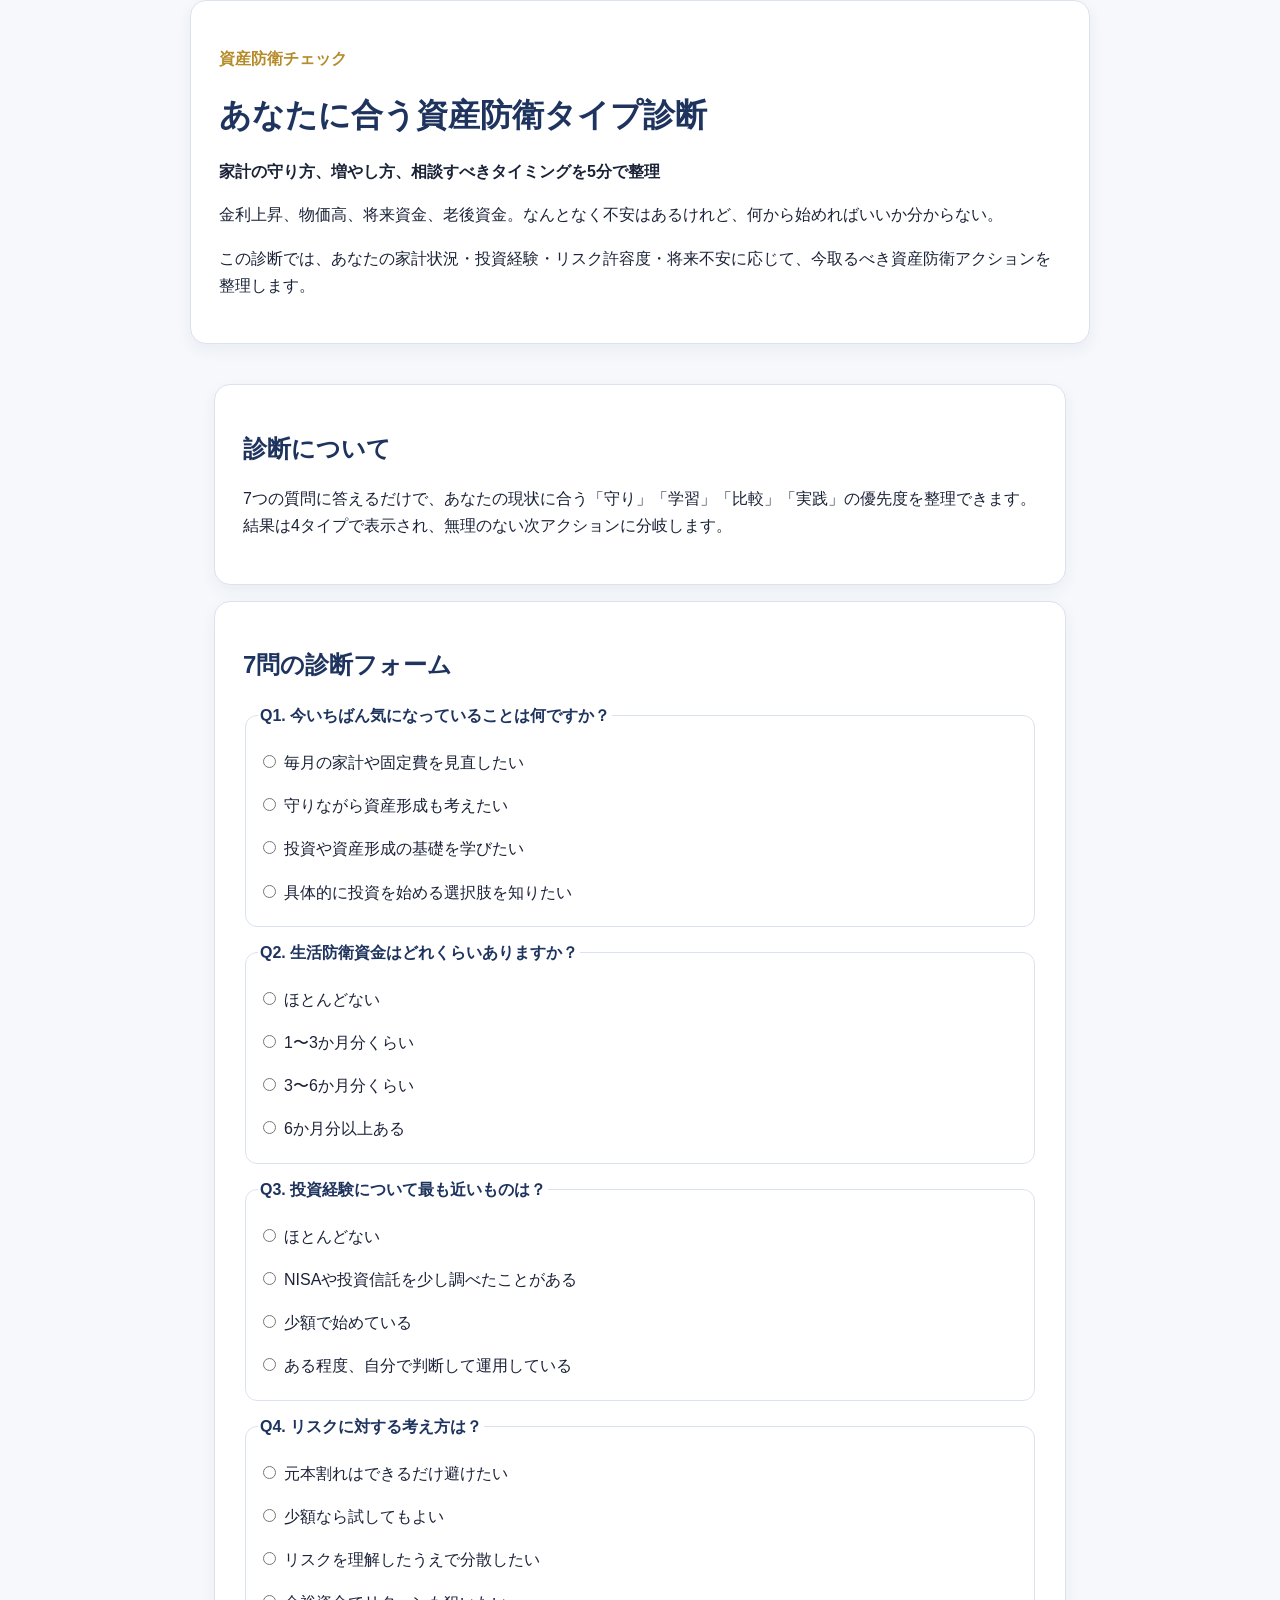
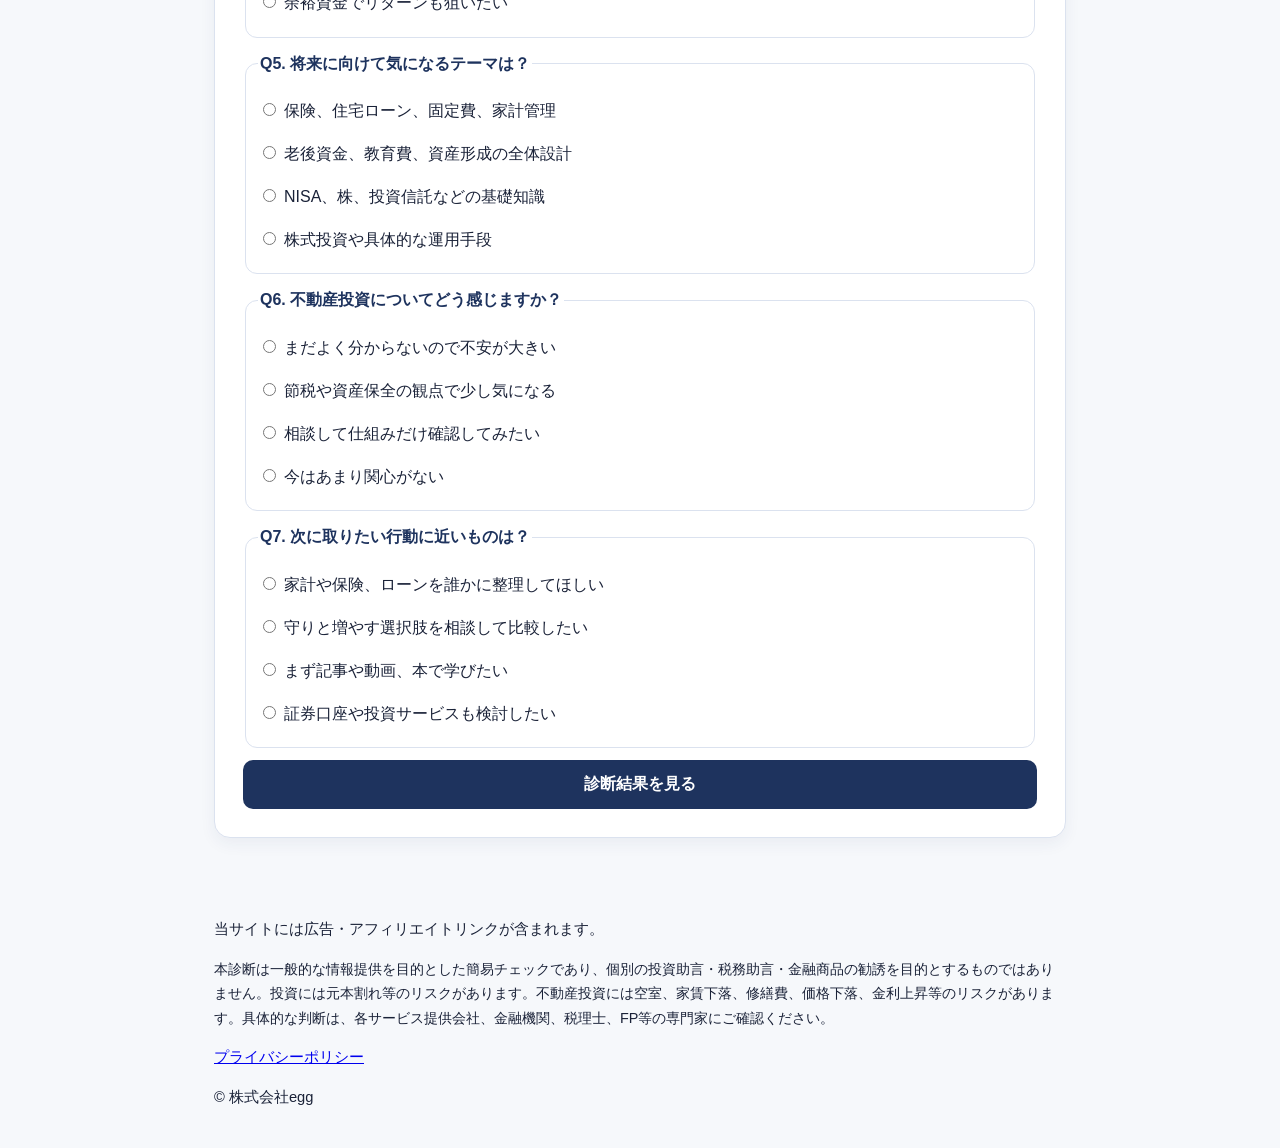
==== index.html @ 8169b209 "Create static asset defense diagnosis LP" ====
<!doctype html>
<html lang="ja">
<head>
  <meta charset="UTF-8" />
  <meta name="viewport" content="width=device-width, initial-scale=1.0" />
  <title>あなたに合う資産防衛タイプ診断</title>
  <meta name="description" content="家計の守り方、増やし方、相談すべきタイミングを5分で整理。あなたに合う資産防衛タイプ診断で次のアクションを明確にします。" />
  <meta property="og:type" content="website" />
  <meta property="og:title" content="あなたに合う資産防衛タイプ診断" />
  <meta property="og:description" content="家計の守り方、増やし方、相談すべきタイミングを5分で整理" />
  <meta property="og:image" content="https://example.com/ogp-placeholder.jpg" />
  <meta property="og:locale" content="ja_JP" />
  <link rel="stylesheet" href="style.css" />
</head>
<body>
  <header class="hero card">
    <p class="kicker">資産防衛チェック</p>
    <h1>あなたに合う資産防衛タイプ診断</h1>
    <p class="subcopy">家計の守り方、増やし方、相談すべきタイミングを5分で整理</p>
    <p>金利上昇、物価高、将来資金、老後資金。なんとなく不安はあるけれど、何から始めればいいか分からない。</p>
    <p>この診断では、あなたの家計状況・投資経験・リスク許容度・将来不安に応じて、今取るべき資産防衛アクションを整理します。</p>
  </header>

  <main>
    <section class="card">
      <h2>診断について</h2>
      <p>7つの質問に答えるだけで、あなたの現状に合う「守り」「学習」「比較」「実践」の優先度を整理できます。結果は4タイプで表示され、無理のない次アクションに分岐します。</p>
    </section>

    <section class="card" id="diagnosis-section">
      <h2>7問の診断フォーム</h2>
      <form id="diagnosis-form" novalidate>
        <div id="form-error" class="error" aria-live="polite"></div>

        <fieldset>
          <legend>Q1. 今いちばん気になっていることは何ですか？</legend>
          <label><input type="radio" name="q1" value="毎月の家計や固定費を見直したい" data-type="guard">毎月の家計や固定費を見直したい</label>
          <label><input type="radio" name="q1" value="守りながら資産形成も考えたい" data-type="balance">守りながら資産形成も考えたい</label>
          <label><input type="radio" name="q1" value="投資や資産形成の基礎を学びたい" data-type="learn">投資や資産形成の基礎を学びたい</label>
          <label><input type="radio" name="q1" value="具体的に投資を始める選択肢を知りたい" data-type="growth">具体的に投資を始める選択肢を知りたい</label>
        </fieldset>

        <fieldset>
          <legend>Q2. 生活防衛資金はどれくらいありますか？</legend>
          <label><input type="radio" name="q2" value="ほとんどない" data-type="guard">ほとんどない</label>
          <label><input type="radio" name="q2" value="1〜3か月分くらい" data-type="guard">1〜3か月分くらい</label>
          <label><input type="radio" name="q2" value="3〜6か月分くらい" data-type="balance">3〜6か月分くらい</label>
          <label><input type="radio" name="q2" value="6か月分以上ある" data-type="growth">6か月分以上ある</label>
        </fieldset>

        <fieldset>
          <legend>Q3. 投資経験について最も近いものは？</legend>
          <label><input type="radio" name="q3" value="ほとんどない" data-type="learn">ほとんどない</label>
          <label><input type="radio" name="q3" value="NISAや投資信託を少し調べたことがある" data-type="learn">NISAや投資信託を少し調べたことがある</label>
          <label><input type="radio" name="q3" value="少額で始めている" data-type="balance">少額で始めている</label>
          <label><input type="radio" name="q3" value="ある程度、自分で判断して運用している" data-type="growth">ある程度、自分で判断して運用している</label>
        </fieldset>

        <fieldset>
          <legend>Q4. リスクに対する考え方は？</legend>
          <label><input type="radio" name="q4" value="元本割れはできるだけ避けたい" data-type="guard">元本割れはできるだけ避けたい</label>
          <label><input type="radio" name="q4" value="少額なら試してもよい" data-type="learn">少額なら試してもよい</label>
          <label><input type="radio" name="q4" value="リスクを理解したうえで分散したい" data-type="balance">リスクを理解したうえで分散したい</label>
          <label><input type="radio" name="q4" value="余裕資金でリターンも狙いたい" data-type="growth">余裕資金でリターンも狙いたい</label>
        </fieldset>

        <fieldset>
          <legend>Q5. 将来に向けて気になるテーマは？</legend>
          <label><input type="radio" name="q5" value="保険、住宅ローン、固定費、家計管理" data-type="guard">保険、住宅ローン、固定費、家計管理</label>
          <label><input type="radio" name="q5" value="老後資金、教育費、資産形成の全体設計" data-type="balance">老後資金、教育費、資産形成の全体設計</label>
          <label><input type="radio" name="q5" value="NISA、株、投資信託などの基礎知識" data-type="learn">NISA、株、投資信託などの基礎知識</label>
          <label><input type="radio" name="q5" value="株式投資や具体的な運用手段" data-type="growth">株式投資や具体的な運用手段</label>
        </fieldset>

        <fieldset>
          <legend>Q6. 不動産投資についてどう感じますか？</legend>
          <label><input type="radio" name="q6" value="まだよく分からないので不安が大きい" data-type="learn">まだよく分からないので不安が大きい</label>
          <label><input type="radio" name="q6" value="節税や資産保全の観点で少し気になる" data-type="balance">節税や資産保全の観点で少し気になる</label>
          <label><input type="radio" name="q6" value="相談して仕組みだけ確認してみたい" data-type="balance">相談して仕組みだけ確認してみたい</label>
          <label><input type="radio" name="q6" value="今はあまり関心がない" data-type="guard">今はあまり関心がない</label>
        </fieldset>

        <fieldset>
          <legend>Q7. 次に取りたい行動に近いものは？</legend>
          <label><input type="radio" name="q7" value="家計や保険、ローンを誰かに整理してほしい" data-type="guard">家計や保険、ローンを誰かに整理してほしい</label>
          <label><input type="radio" name="q7" value="守りと増やす選択肢を相談して比較したい" data-type="balance">守りと増やす選択肢を相談して比較したい</label>
          <label><input type="radio" name="q7" value="まず記事や動画、本で学びたい" data-type="learn">まず記事や動画、本で学びたい</label>
          <label><input type="radio" name="q7" value="証券口座や投資サービスも検討したい" data-type="growth">証券口座や投資サービスも検討したい</label>
        </fieldset>

        <button class="primary-btn" type="submit">診断結果を見る</button>
      </form>
    </section>

    <section class="card hidden" id="result-section">
      <h2>診断結果</h2>
      <div id="result-card"></div>
      <button id="save-result" class="secondary-btn" type="button">診断結果を保存する</button>
      <p class="ad-label">当サイトには広告・アフィリエイトリンクが含まれます。</p>
      <p class="disclaimer" id="disclaimer-result"></p>
    </section>

    <section class="card hidden" id="cta-section">
      <h2>あなたへの次アクション</h2>
      <div id="cta-list" class="cta-list"></div>
    </section>

    <section class="card hidden" id="learning-section">
      <h2>学習導線</h2>
      <p>迷ったときは、まずnote・YouTube・書籍で基礎知識を確認し、必要に応じて相談導線へ進んでください。</p>
    </section>
  </main>

  <footer class="footer">
    <p class="ad-label">当サイトには広告・アフィリエイトリンクが含まれます。</p>
    <p class="disclaimer" id="disclaimer-footer"></p>
    <p><a href="privacy.html">プライバシーポリシー</a></p>
    <p>&copy; 株式会社egg</p>
  </footer>

  <script src="script.js"></script>
</body>
</html>
---- style.css ----
:root {
  --bg: #f6f8fb;
  --card: #ffffff;
  --text: #1a2238;
  --navy: #1e335e;
  --gold: #b68c2a;
  --border: #dbe2ef;
}

* { box-sizing: border-box; }
body {
  margin: 0;
  font-family: -apple-system, BlinkMacSystemFont, "Segoe UI", Roboto, "Hiragino Sans", "Noto Sans JP", sans-serif;
  background: var(--bg);
  color: var(--text);
  line-height: 1.7;
}
main, .hero, .footer { max-width: 900px; margin: 0 auto; padding: 16px; }
.card {
  background: var(--card);
  border: 1px solid var(--border);
  border-radius: 16px;
  padding: 20px;
  margin-bottom: 16px;
  box-shadow: 0 6px 16px rgba(30, 51, 94, 0.06);
}
.kicker { color: var(--gold); font-weight: 700; margin-bottom: 4px; }
h1, h2 { color: var(--navy); line-height: 1.35; }
.subcopy { font-weight: 600; }
fieldset { border: 1px solid var(--border); border-radius: 12px; padding: 12px; margin-bottom: 12px; }
legend { font-weight: 700; color: var(--navy); }
label { display: block; padding: 8px 0; }
input[type="radio"] { margin-right: 8px; }
.primary-btn, .secondary-btn, .cta-btn {
  width: 100%; border: none; border-radius: 10px; padding: 14px; font-size: 1rem; cursor: pointer;
}
.primary-btn { background: var(--navy); color: #fff; font-weight: 700; }
.secondary-btn { background: #eef3ff; color: var(--navy); border: 1px solid var(--border); margin-top: 12px; }
.cta-btn { display:block; text-decoration:none; margin: 10px 0; text-align:center; background: var(--gold); color:#fff; font-weight:700; }
.cta-btn.sub { background: #2f4a80; }
.hidden { display: none; }
.error { color: #b00020; font-weight: 700; margin-bottom: 8px; }
.badge { display: inline-block; padding: 6px 10px; border-radius: 999px; color:#fff; font-size: .85rem; }
.type-guard .badge { background: #4a5b80; }
.type-balance .badge { background: #3d6f8a; }
.type-learn .badge { background: #6c5f91; }
.type-growth .badge { background: #7b5a1f; }
.disclaimer { font-size: .9rem; }
.footer { padding-bottom: 36px; font-size: .92rem; }
@media (min-width: 768px) {
  main, .hero, .footer { padding: 24px; }
  .card { padding: 28px; }
}
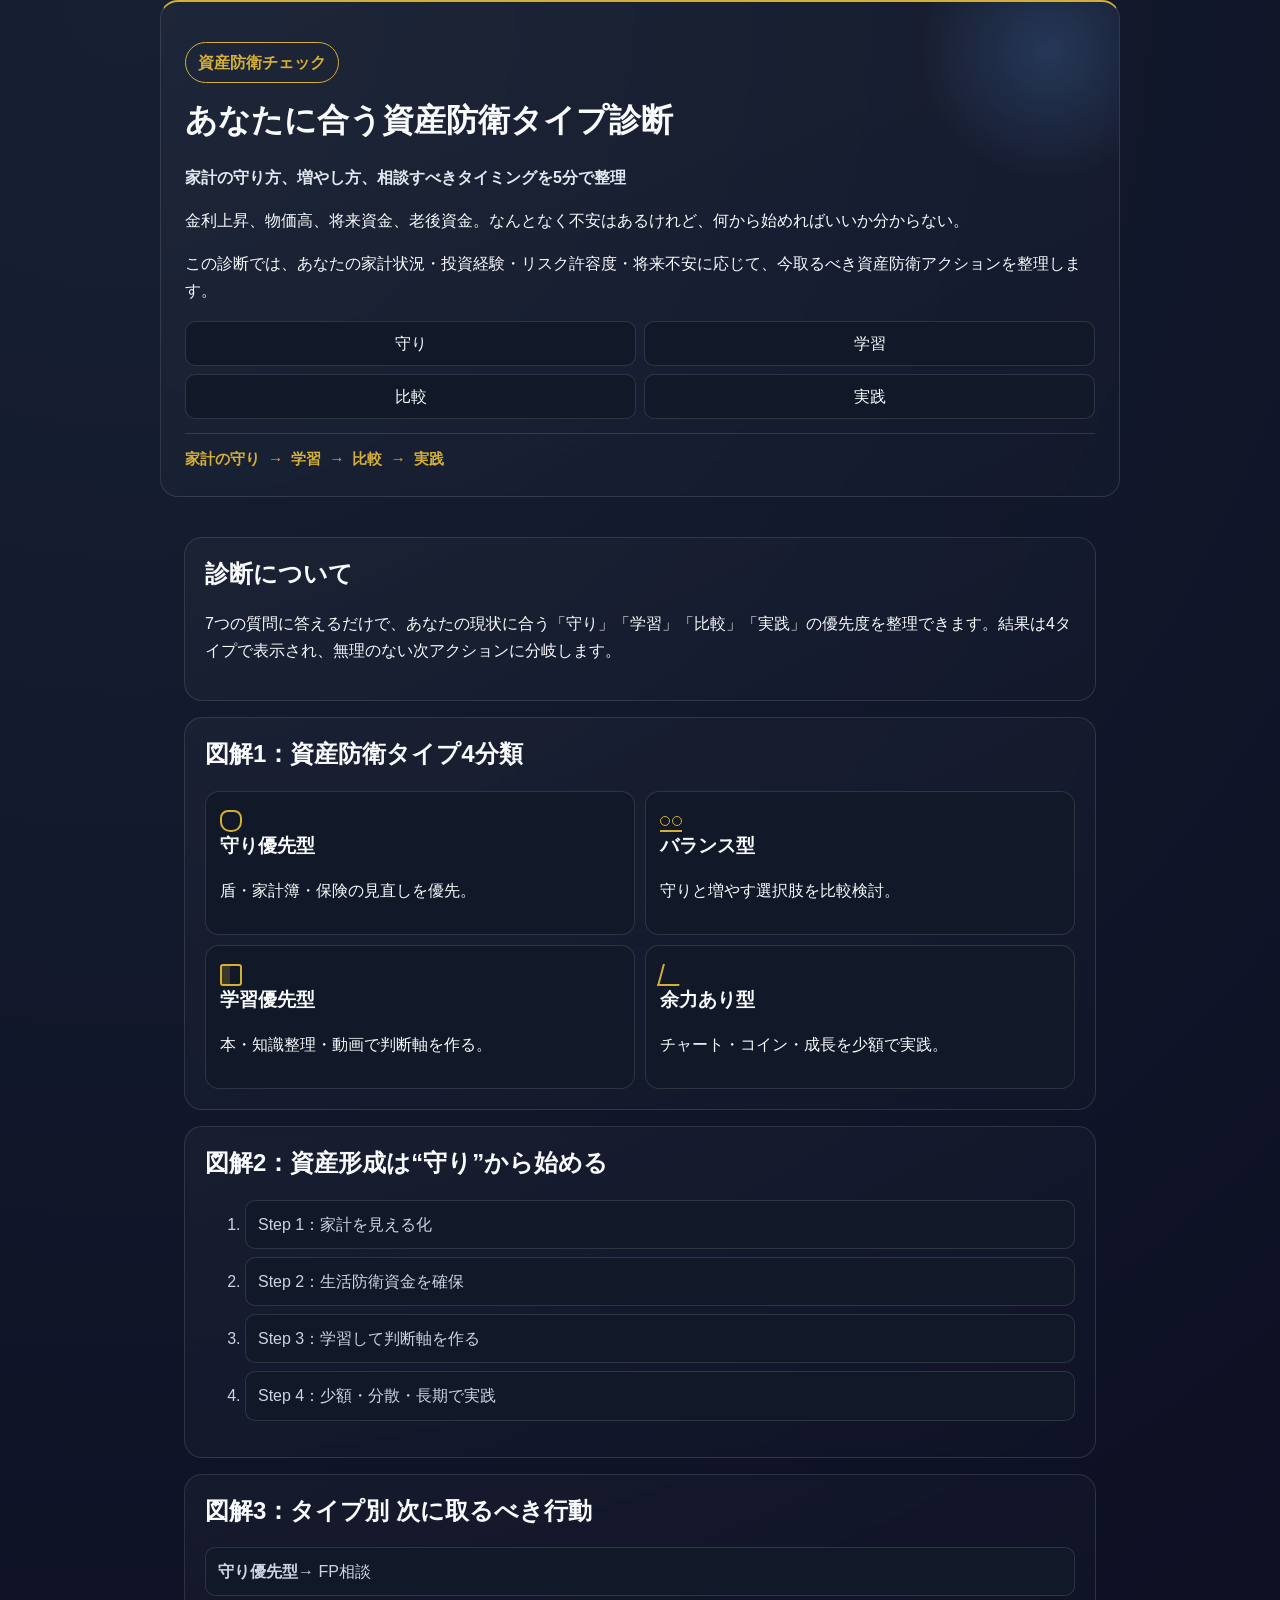
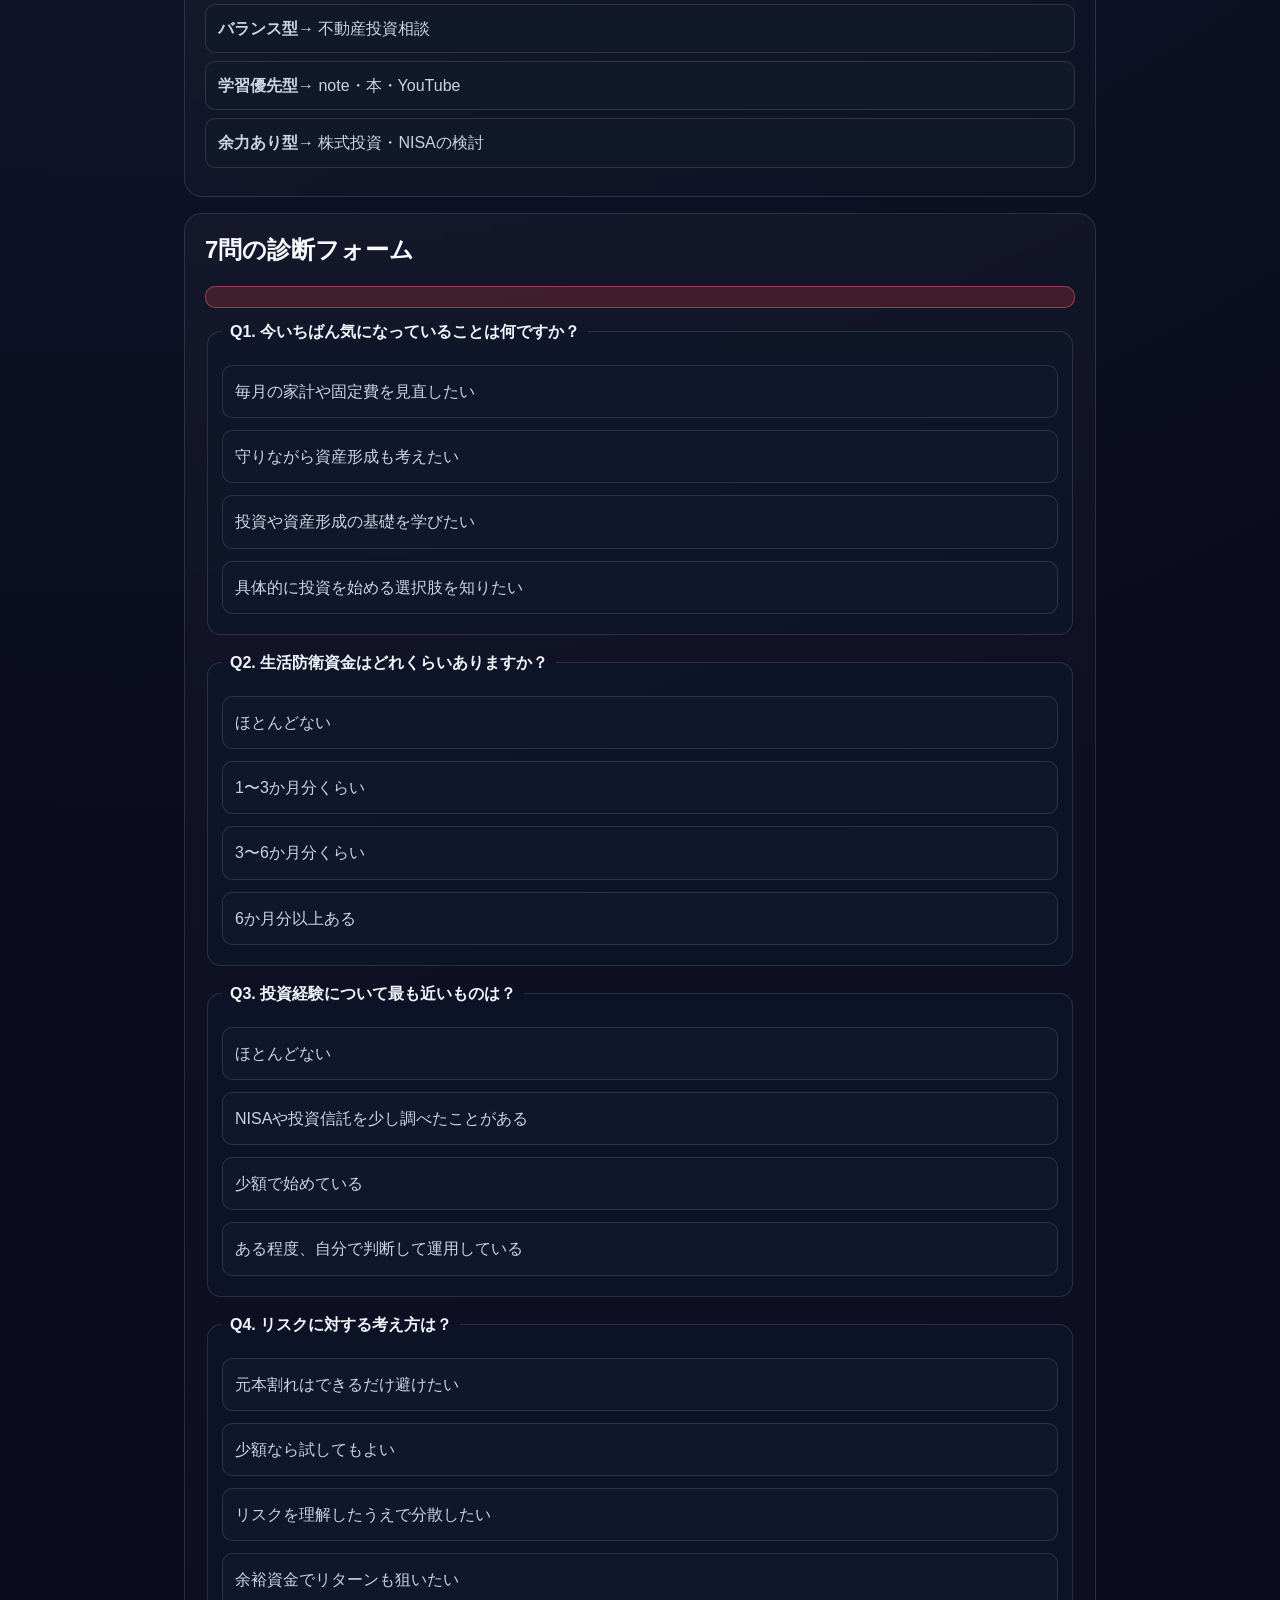
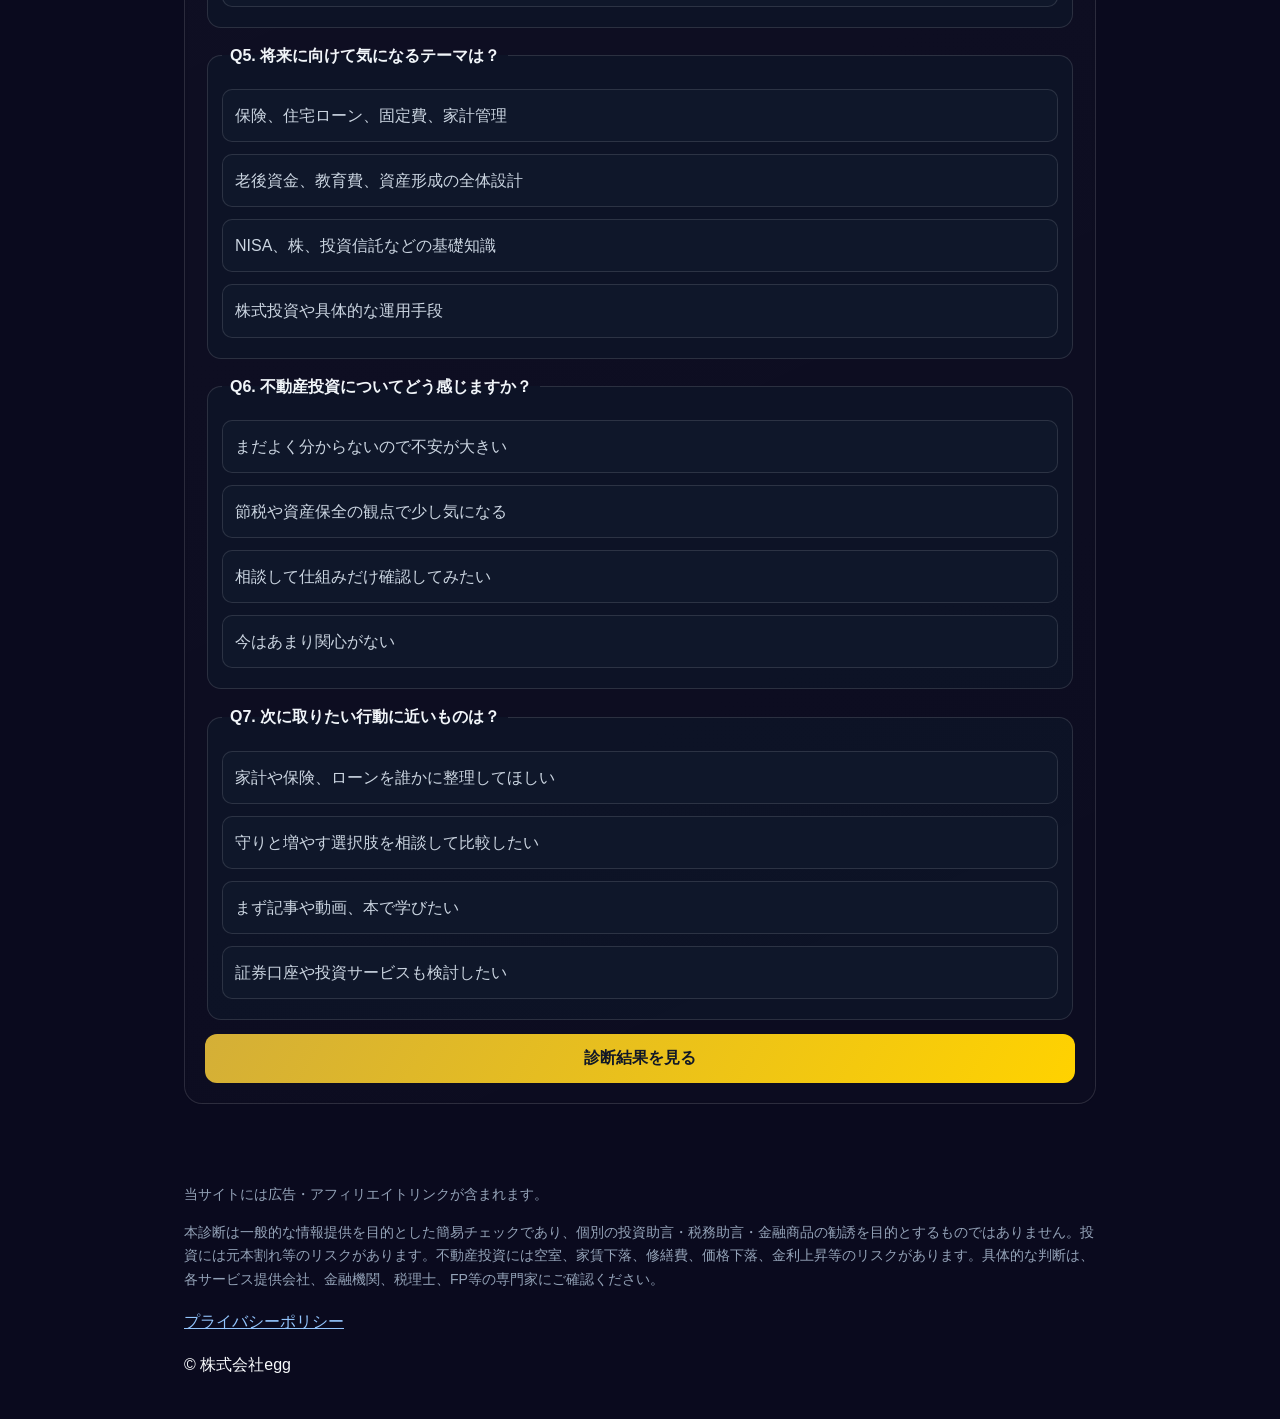
==== commit 47a06afa: "Redesign LP with dark premium UI and updated DMM CTA" ====
--- a/index.html
+++ b/index.html
@@ -14,11 +14,21 @@
 </head>
 <body>
   <header class="hero card">
+    <div class="hero-glow"></div>
     <p class="kicker">資産防衛チェック</p>
     <h1>あなたに合う資産防衛タイプ診断</h1>
     <p class="subcopy">家計の守り方、増やし方、相談すべきタイミングを5分で整理</p>
     <p>金利上昇、物価高、将来資金、老後資金。なんとなく不安はあるけれど、何から始めればいいか分からない。</p>
     <p>この診断では、あなたの家計状況・投資経験・リスク許容度・将来不安に応じて、今取るべき資産防衛アクションを整理します。</p>
+    <div class="mini-types">
+      <div class="mini-type">守り</div>
+      <div class="mini-type">学習</div>
+      <div class="mini-type">比較</div>
+      <div class="mini-type">実践</div>
+    </div>
+    <div class="flow-visual">
+      <span>家計の守り</span><span>→</span><span>学習</span><span>→</span><span>比較</span><span>→</span><span>実践</span>
+    </div>
   </header>
 
   <main>
@@ -27,67 +37,83 @@
       <p>7つの質問に答えるだけで、あなたの現状に合う「守り」「学習」「比較」「実践」の優先度を整理できます。結果は4タイプで表示され、無理のない次アクションに分岐します。</p>
     </section>
 
+    <section class="card diagram-grid">
+      <h2>図解1：資産防衛タイプ4分類</h2>
+      <div class="diagram-cards">
+        <article class="diagram-card"><span class="icon shield"></span><h3>守り優先型</h3><p>盾・家計簿・保険の見直しを優先。</p></article>
+        <article class="diagram-card"><span class="icon scale"></span><h3>バランス型</h3><p>守りと増やす選択肢を比較検討。</p></article>
+        <article class="diagram-card"><span class="icon book"></span><h3>学習優先型</h3><p>本・知識整理・動画で判断軸を作る。</p></article>
+        <article class="diagram-card"><span class="icon chart"></span><h3>余力あり型</h3><p>チャート・コイン・成長を少額で実践。</p></article>
+      </div>
+    </section>
+
+    <section class="card">
+      <h2>図解2：資産形成は“守り”から始める</h2>
+      <ol class="step-list">
+        <li>Step 1：家計を見える化</li>
+        <li>Step 2：生活防衛資金を確保</li>
+        <li>Step 3：学習して判断軸を作る</li>
+        <li>Step 4：少額・分散・長期で実践</li>
+      </ol>
+    </section>
+
+    <section class="card">
+      <h2>図解3：タイプ別 次に取るべき行動</h2>
+      <div class="action-rows">
+        <p><strong>守り優先型</strong><span>→ FP相談</span></p>
+        <p><strong>バランス型</strong><span>→ 不動産投資相談</span></p>
+        <p><strong>学習優先型</strong><span>→ note・本・YouTube</span></p>
+        <p><strong>余力あり型</strong><span>→ 株式投資・NISAの検討</span></p>
+      </div>
+    </section>
+
     <section class="card" id="diagnosis-section">
       <h2>7問の診断フォーム</h2>
       <form id="diagnosis-form" novalidate>
         <div id="form-error" class="error" aria-live="polite"></div>
 
-        <fieldset>
-          <legend>Q1. 今いちばん気になっていることは何ですか？</legend>
-          <label><input type="radio" name="q1" value="毎月の家計や固定費を見直したい" data-type="guard">毎月の家計や固定費を見直したい</label>
-          <label><input type="radio" name="q1" value="守りながら資産形成も考えたい" data-type="balance">守りながら資産形成も考えたい</label>
-          <label><input type="radio" name="q1" value="投資や資産形成の基礎を学びたい" data-type="learn">投資や資産形成の基礎を学びたい</label>
-          <label><input type="radio" name="q1" value="具体的に投資を始める選択肢を知りたい" data-type="growth">具体的に投資を始める選択肢を知りたい</label>
+        <fieldset> <legend>Q1. 今いちばん気になっていることは何ですか？</legend>
+          <label><input type="radio" name="q1" value="毎月の家計や固定費を見直したい" data-type="guard"><span>毎月の家計や固定費を見直したい</span></label>
+          <label><input type="radio" name="q1" value="守りながら資産形成も考えたい" data-type="balance"><span>守りながら資産形成も考えたい</span></label>
+          <label><input type="radio" name="q1" value="投資や資産形成の基礎を学びたい" data-type="learn"><span>投資や資産形成の基礎を学びたい</span></label>
+          <label><input type="radio" name="q1" value="具体的に投資を始める選択肢を知りたい" data-type="growth"><span>具体的に投資を始める選択肢を知りたい</span></label>
         </fieldset>
-
-        <fieldset>
-          <legend>Q2. 生活防衛資金はどれくらいありますか？</legend>
-          <label><input type="radio" name="q2" value="ほとんどない" data-type="guard">ほとんどない</label>
-          <label><input type="radio" name="q2" value="1〜3か月分くらい" data-type="guard">1〜3か月分くらい</label>
-          <label><input type="radio" name="q2" value="3〜6か月分くらい" data-type="balance">3〜6か月分くらい</label>
-          <label><input type="radio" name="q2" value="6か月分以上ある" data-type="growth">6か月分以上ある</label>
+        <fieldset><legend>Q2. 生活防衛資金はどれくらいありますか？</legend>
+          <label><input type="radio" name="q2" value="ほとんどない" data-type="guard"><span>ほとんどない</span></label>
+          <label><input type="radio" name="q2" value="1〜3か月分くらい" data-type="guard"><span>1〜3か月分くらい</span></label>
+          <label><input type="radio" name="q2" value="3〜6か月分くらい" data-type="balance"><span>3〜6か月分くらい</span></label>
+          <label><input type="radio" name="q2" value="6か月分以上ある" data-type="growth"><span>6か月分以上ある</span></label>
         </fieldset>
-
-        <fieldset>
-          <legend>Q3. 投資経験について最も近いものは？</legend>
-          <label><input type="radio" name="q3" value="ほとんどない" data-type="learn">ほとんどない</label>
-          <label><input type="radio" name="q3" value="NISAや投資信託を少し調べたことがある" data-type="learn">NISAや投資信託を少し調べたことがある</label>
-          <label><input type="radio" name="q3" value="少額で始めている" data-type="balance">少額で始めている</label>
-          <label><input type="radio" name="q3" value="ある程度、自分で判断して運用している" data-type="growth">ある程度、自分で判断して運用している</label>
+        <fieldset><legend>Q3. 投資経験について最も近いものは？</legend>
+          <label><input type="radio" name="q3" value="ほとんどない" data-type="learn"><span>ほとんどない</span></label>
+          <label><input type="radio" name="q3" value="NISAや投資信託を少し調べたことがある" data-type="learn"><span>NISAや投資信託を少し調べたことがある</span></label>
+          <label><input type="radio" name="q3" value="少額で始めている" data-type="balance"><span>少額で始めている</span></label>
+          <label><input type="radio" name="q3" value="ある程度、自分で判断して運用している" data-type="growth"><span>ある程度、自分で判断して運用している</span></label>
         </fieldset>
-
-        <fieldset>
-          <legend>Q4. リスクに対する考え方は？</legend>
-          <label><input type="radio" name="q4" value="元本割れはできるだけ避けたい" data-type="guard">元本割れはできるだけ避けたい</label>
-          <label><input type="radio" name="q4" value="少額なら試してもよい" data-type="learn">少額なら試してもよい</label>
-          <label><input type="radio" name="q4" value="リスクを理解したうえで分散したい" data-type="balance">リスクを理解したうえで分散したい</label>
-          <label><input type="radio" name="q4" value="余裕資金でリターンも狙いたい" data-type="growth">余裕資金でリターンも狙いたい</label>
+        <fieldset><legend>Q4. リスクに対する考え方は？</legend>
+          <label><input type="radio" name="q4" value="元本割れはできるだけ避けたい" data-type="guard"><span>元本割れはできるだけ避けたい</span></label>
+          <label><input type="radio" name="q4" value="少額なら試してもよい" data-type="learn"><span>少額なら試してもよい</span></label>
+          <label><input type="radio" name="q4" value="リスクを理解したうえで分散したい" data-type="balance"><span>リスクを理解したうえで分散したい</span></label>
+          <label><input type="radio" name="q4" value="余裕資金でリターンも狙いたい" data-type="growth"><span>余裕資金でリターンも狙いたい</span></label>
         </fieldset>
-
-        <fieldset>
-          <legend>Q5. 将来に向けて気になるテーマは？</legend>
-          <label><input type="radio" name="q5" value="保険、住宅ローン、固定費、家計管理" data-type="guard">保険、住宅ローン、固定費、家計管理</label>
-          <label><input type="radio" name="q5" value="老後資金、教育費、資産形成の全体設計" data-type="balance">老後資金、教育費、資産形成の全体設計</label>
-          <label><input type="radio" name="q5" value="NISA、株、投資信託などの基礎知識" data-type="learn">NISA、株、投資信託などの基礎知識</label>
-          <label><input type="radio" name="q5" value="株式投資や具体的な運用手段" data-type="growth">株式投資や具体的な運用手段</label>
+        <fieldset><legend>Q5. 将来に向けて気になるテーマは？</legend>
+          <label><input type="radio" name="q5" value="保険、住宅ローン、固定費、家計管理" data-type="guard"><span>保険、住宅ローン、固定費、家計管理</span></label>
+          <label><input type="radio" name="q5" value="老後資金、教育費、資産形成の全体設計" data-type="balance"><span>老後資金、教育費、資産形成の全体設計</span></label>
+          <label><input type="radio" name="q5" value="NISA、株、投資信託などの基礎知識" data-type="learn"><span>NISA、株、投資信託などの基礎知識</span></label>
+          <label><input type="radio" name="q5" value="株式投資や具体的な運用手段" data-type="growth"><span>株式投資や具体的な運用手段</span></label>
         </fieldset>
-
-        <fieldset>
-          <legend>Q6. 不動産投資についてどう感じますか？</legend>
-          <label><input type="radio" name="q6" value="まだよく分からないので不安が大きい" data-type="learn">まだよく分からないので不安が大きい</label>
-          <label><input type="radio" name="q6" value="節税や資産保全の観点で少し気になる" data-type="balance">節税や資産保全の観点で少し気になる</label>
-          <label><input type="radio" name="q6" value="相談して仕組みだけ確認してみたい" data-type="balance">相談して仕組みだけ確認してみたい</label>
-          <label><input type="radio" name="q6" value="今はあまり関心がない" data-type="guard">今はあまり関心がない</label>
+        <fieldset><legend>Q6. 不動産投資についてどう感じますか？</legend>
+          <label><input type="radio" name="q6" value="まだよく分からないので不安が大きい" data-type="learn"><span>まだよく分からないので不安が大きい</span></label>
+          <label><input type="radio" name="q6" value="節税や資産保全の観点で少し気になる" data-type="balance"><span>節税や資産保全の観点で少し気になる</span></label>
+          <label><input type="radio" name="q6" value="相談して仕組みだけ確認してみたい" data-type="balance"><span>相談して仕組みだけ確認してみたい</span></label>
+          <label><input type="radio" name="q6" value="今はあまり関心がない" data-type="guard"><span>今はあまり関心がない</span></label>
         </fieldset>
-
-        <fieldset>
-          <legend>Q7. 次に取りたい行動に近いものは？</legend>
-          <label><input type="radio" name="q7" value="家計や保険、ローンを誰かに整理してほしい" data-type="guard">家計や保険、ローンを誰かに整理してほしい</label>
-          <label><input type="radio" name="q7" value="守りと増やす選択肢を相談して比較したい" data-type="balance">守りと増やす選択肢を相談して比較したい</label>
-          <label><input type="radio" name="q7" value="まず記事や動画、本で学びたい" data-type="learn">まず記事や動画、本で学びたい</label>
-          <label><input type="radio" name="q7" value="証券口座や投資サービスも検討したい" data-type="growth">証券口座や投資サービスも検討したい</label>
+        <fieldset><legend>Q7. 次に取りたい行動に近いものは？</legend>
+          <label><input type="radio" name="q7" value="家計や保険、ローンを誰かに整理してほしい" data-type="guard"><span>家計や保険、ローンを誰かに整理してほしい</span></label>
+          <label><input type="radio" name="q7" value="守りと増やす選択肢を相談して比較したい" data-type="balance"><span>守りと増やす選択肢を相談して比較したい</span></label>
+          <label><input type="radio" name="q7" value="まず記事や動画、本で学びたい" data-type="learn"><span>まず記事や動画、本で学びたい</span></label>
+          <label><input type="radio" name="q7" value="証券口座や投資サービスも検討したい" data-type="growth"><span>証券口座や投資サービスも検討したい</span></label>
         </fieldset>
-
         <button class="primary-btn" type="submit">診断結果を見る</button>
       </form>
     </section>
--- a/style.css
+++ b/style.css
@@ -1,53 +1,42 @@
 :root {
-  --bg: #f6f8fb;
-  --card: #ffffff;
-  --text: #1a2238;
-  --navy: #1e335e;
-  --gold: #b68c2a;
-  --border: #dbe2ef;
+  --bg: #0a0a1e;
+  --section: #111827;
+  --card: #1e293b;
+  --text: #f8fafc;
+  --muted: #cbd5e1;
+  --gold: #d4af37;
+  --line: rgba(255,255,255,0.12);
+  --blue: #60a5fa;
 }
-
-* { box-sizing: border-box; }
-body {
-  margin: 0;
-  font-family: -apple-system, BlinkMacSystemFont, "Segoe UI", Roboto, "Hiragino Sans", "Noto Sans JP", sans-serif;
-  background: var(--bg);
-  color: var(--text);
-  line-height: 1.7;
-}
-main, .hero, .footer { max-width: 900px; margin: 0 auto; padding: 16px; }
-.card {
-  background: var(--card);
-  border: 1px solid var(--border);
-  border-radius: 16px;
-  padding: 20px;
-  margin-bottom: 16px;
-  box-shadow: 0 6px 16px rgba(30, 51, 94, 0.06);
-}
-.kicker { color: var(--gold); font-weight: 700; margin-bottom: 4px; }
-h1, h2 { color: var(--navy); line-height: 1.35; }
-.subcopy { font-weight: 600; }
-fieldset { border: 1px solid var(--border); border-radius: 12px; padding: 12px; margin-bottom: 12px; }
-legend { font-weight: 700; color: var(--navy); }
-label { display: block; padding: 8px 0; }
-input[type="radio"] { margin-right: 8px; }
-.primary-btn, .secondary-btn, .cta-btn {
-  width: 100%; border: none; border-radius: 10px; padding: 14px; font-size: 1rem; cursor: pointer;
-}
-.primary-btn { background: var(--navy); color: #fff; font-weight: 700; }
-.secondary-btn { background: #eef3ff; color: var(--navy); border: 1px solid var(--border); margin-top: 12px; }
-.cta-btn { display:block; text-decoration:none; margin: 10px 0; text-align:center; background: var(--gold); color:#fff; font-weight:700; }
-.cta-btn.sub { background: #2f4a80; }
-.hidden { display: none; }
-.error { color: #b00020; font-weight: 700; margin-bottom: 8px; }
-.badge { display: inline-block; padding: 6px 10px; border-radius: 999px; color:#fff; font-size: .85rem; }
-.type-guard .badge { background: #4a5b80; }
-.type-balance .badge { background: #3d6f8a; }
-.type-learn .badge { background: #6c5f91; }
-.type-growth .badge { background: #7b5a1f; }
-.disclaimer { font-size: .9rem; }
-.footer { padding-bottom: 36px; font-size: .92rem; }
-@media (min-width: 768px) {
-  main, .hero, .footer { padding: 24px; }
-  .card { padding: 28px; }
-}
+*{box-sizing:border-box}
+body{margin:0;font-family:-apple-system,BlinkMacSystemFont,"Segoe UI",Roboto,"Hiragino Sans","Noto Sans JP",sans-serif;background:radial-gradient(circle at 10% 0%,#172033,#0a0a1e 55%);color:var(--text);line-height:1.7}
+main,.hero,.footer{max-width:960px;margin:0 auto;padding:16px}
+.card{background:linear-gradient(155deg,rgba(255,255,255,.03),rgba(255,255,255,.01));border:1px solid var(--line);border-radius:18px;padding:20px;margin-bottom:16px;backdrop-filter: blur(2px)}
+.hero{position:relative;overflow:hidden;border-top:2px solid var(--gold)}
+.hero-glow{position:absolute;width:260px;height:260px;border-radius:50%;background:radial-gradient(circle,var(--blue),transparent 70%);opacity:.2;top:-80px;right:-60px}
+.kicker{display:inline-block;padding:6px 12px;border:1px solid var(--gold);border-radius:999px;color:var(--gold);font-weight:700}
+h1,h2,h3{line-height:1.35;margin-top:0}.subcopy{font-weight:600;color:#e2e8f0}
+.mini-types{display:grid;grid-template-columns:repeat(2,minmax(0,1fr));gap:8px;margin:14px 0}.mini-type{background:#111827;border:1px solid var(--line);padding:8px 10px;border-radius:10px;text-align:center}
+.flow-visual{display:flex;flex-wrap:wrap;gap:8px;align-items:center;color:var(--gold);font-weight:700;font-size:.95rem;border-top:1px solid var(--line);padding-top:12px}
+.diagram-cards{display:grid;grid-template-columns:1fr;gap:10px}
+.diagram-card{background:var(--section);border:1px solid var(--line);border-radius:14px;padding:14px}
+.icon{display:inline-block;width:22px;height:22px;margin-right:8px;vertical-align:middle}.icon.shield{border:2px solid var(--gold);border-radius:8px 8px 10px 10px}.icon.scale{position:relative;border-bottom:2px solid var(--gold)}.icon.scale:before,.icon.scale:after{content:"";position:absolute;top:6px;width:8px;height:8px;border:1px solid var(--gold);border-radius:50%}.icon.scale:before{left:0}.icon.scale:after{right:0}.icon.book{border:2px solid var(--gold);border-radius:3px;box-shadow:inset 8px 0 0 rgba(212,175,55,.2)}.icon.chart{border-left:2px solid var(--gold);border-bottom:2px solid var(--gold);transform:skew(-15deg)}
+.step-list li,.action-rows p{background:var(--section);border:1px solid var(--line);border-radius:10px;padding:10px 12px;margin:8px 0;color:var(--muted)}
+fieldset{border:1px solid var(--line);border-radius:14px;padding:14px;margin-bottom:14px;background:rgba(15,23,42,.7)}
+legend{font-weight:700;color:#f1f5f9;padding:0 8px}
+label{display:block;padding:6px 0}
+label span{display:block;padding:12px;border:1px solid var(--line);border-radius:10px;background:#0f172a;color:var(--muted)}
+input[type="radio"]{position:absolute;opacity:0}
+input[type="radio"]:checked + span{border-color:var(--gold);background:rgba(212,175,55,.12);color:#fff;box-shadow:0 0 0 1px rgba(212,175,55,.4)}
+.primary-btn,.secondary-btn,.cta-btn{width:100%;border:none;border-radius:12px;padding:14px;font-size:1rem;cursor:pointer}
+.primary-btn{background:linear-gradient(120deg,#d4af37,#ffd200);color:#111827;font-weight:800}
+.secondary-btn{background:#172033;color:#fff;border:1px solid var(--line);margin-top:14px}
+.error{background:rgba(239,68,68,.2);color:#fecaca;border:1px solid rgba(248,113,113,.45);padding:10px;border-radius:10px;font-weight:700;margin-bottom:10px}
+.badge{display:inline-block;padding:10px 14px;border-radius:999px;color:#111827;font-size:1rem;font-weight:800;background:linear-gradient(120deg,#d4af37,#ffd200)}
+#result-card{padding:18px;border:1px solid var(--line);border-left:4px solid var(--gold);border-radius:14px;background:#0f172a}
+.result-actions{display:grid;gap:8px;margin:10px 0}.result-actions li{list-style:none;background:#111827;border:1px solid var(--line);padding:10px;border-radius:10px}
+.cta-list{display:grid;grid-template-columns:1fr;gap:10px}
+.cta-btn{display:block;text-decoration:none;text-align:center;background:#1d4ed8;color:#fff;font-weight:700;border:1px solid rgba(255,255,255,.2)}
+.cta-btn.main{background:linear-gradient(120deg,#d4af37,#ffd200);color:#111827;font-weight:800;font-size:1.05rem}
+.disclaimer,.ad-label{font-size:.88rem;color:#94a3b8}.hidden{display:none}.footer a{color:#93c5fd}
+@media (min-width:768px){main,.hero,.footer{padding:24px}.diagram-cards{grid-template-columns:repeat(2,minmax(0,1fr))}.cta-list{grid-template-columns:repeat(2,minmax(0,1fr))}.cta-btn.main{grid-column:1/-1}}
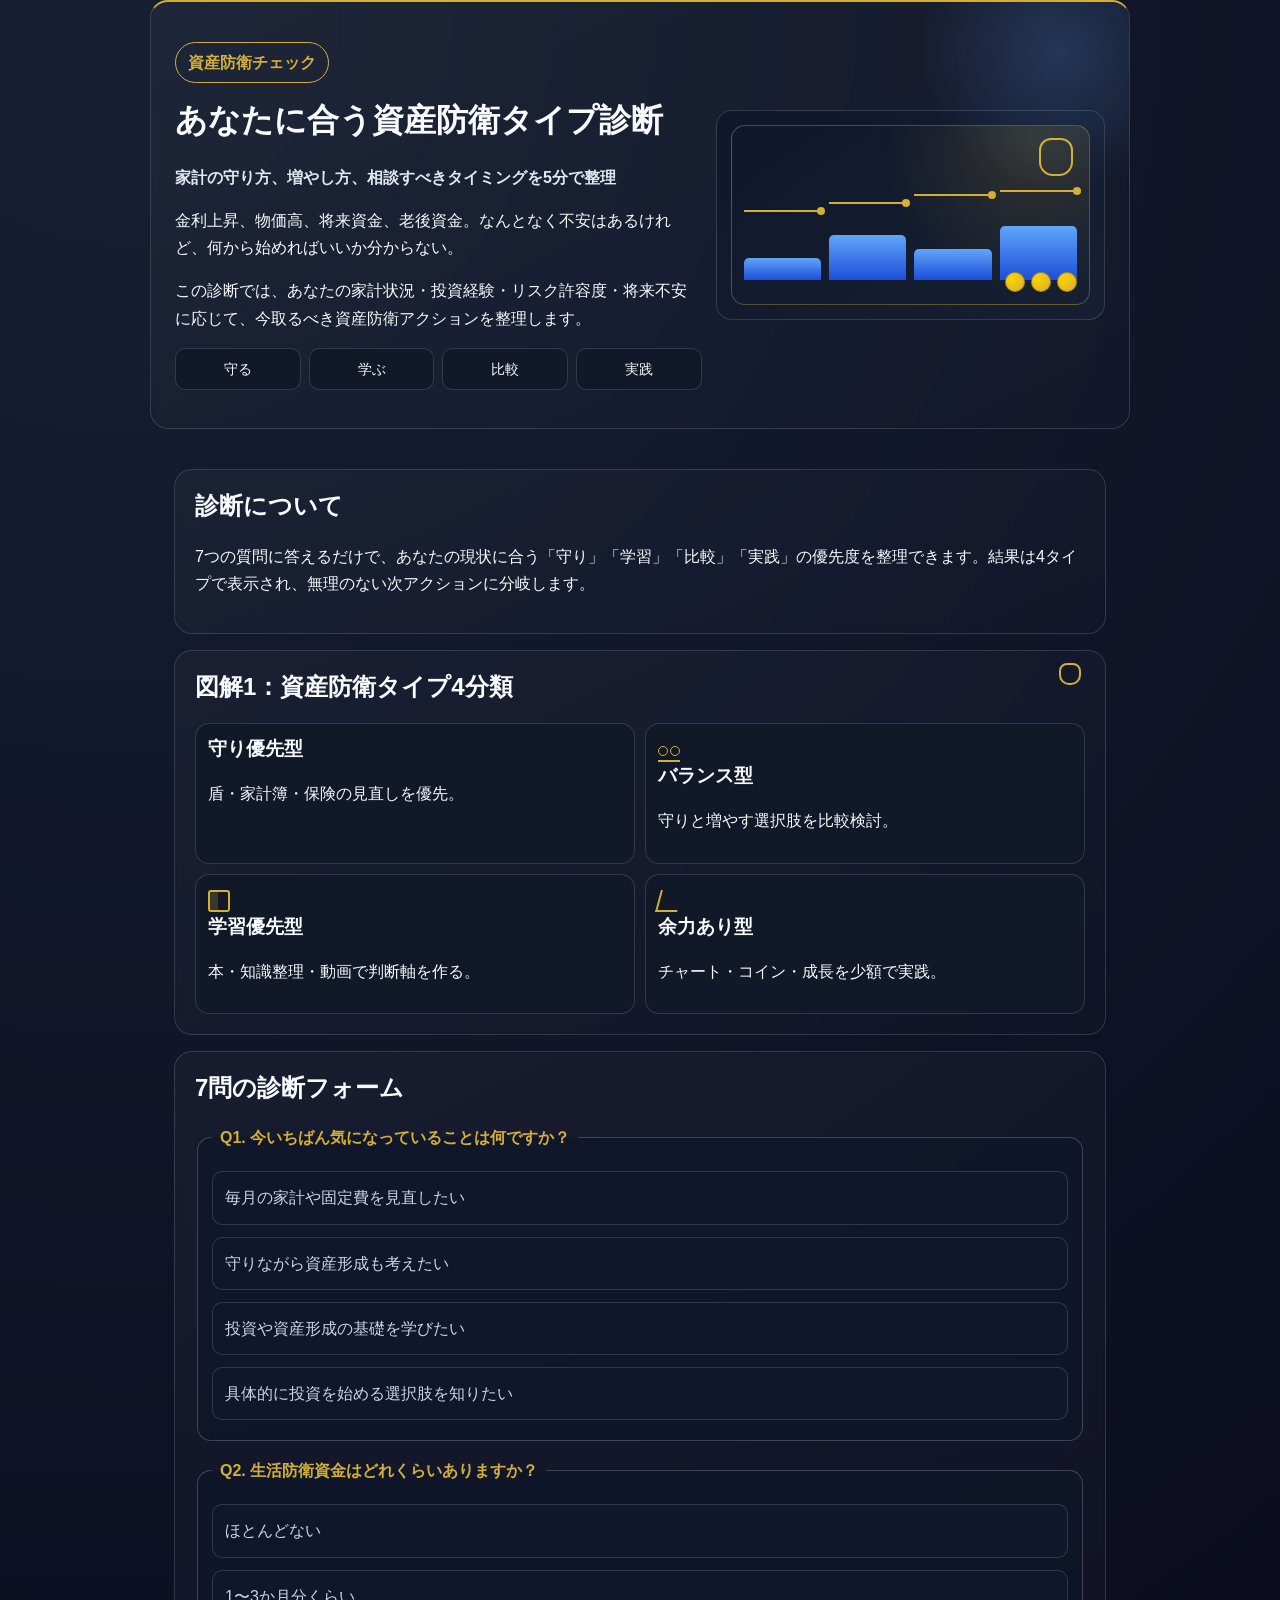
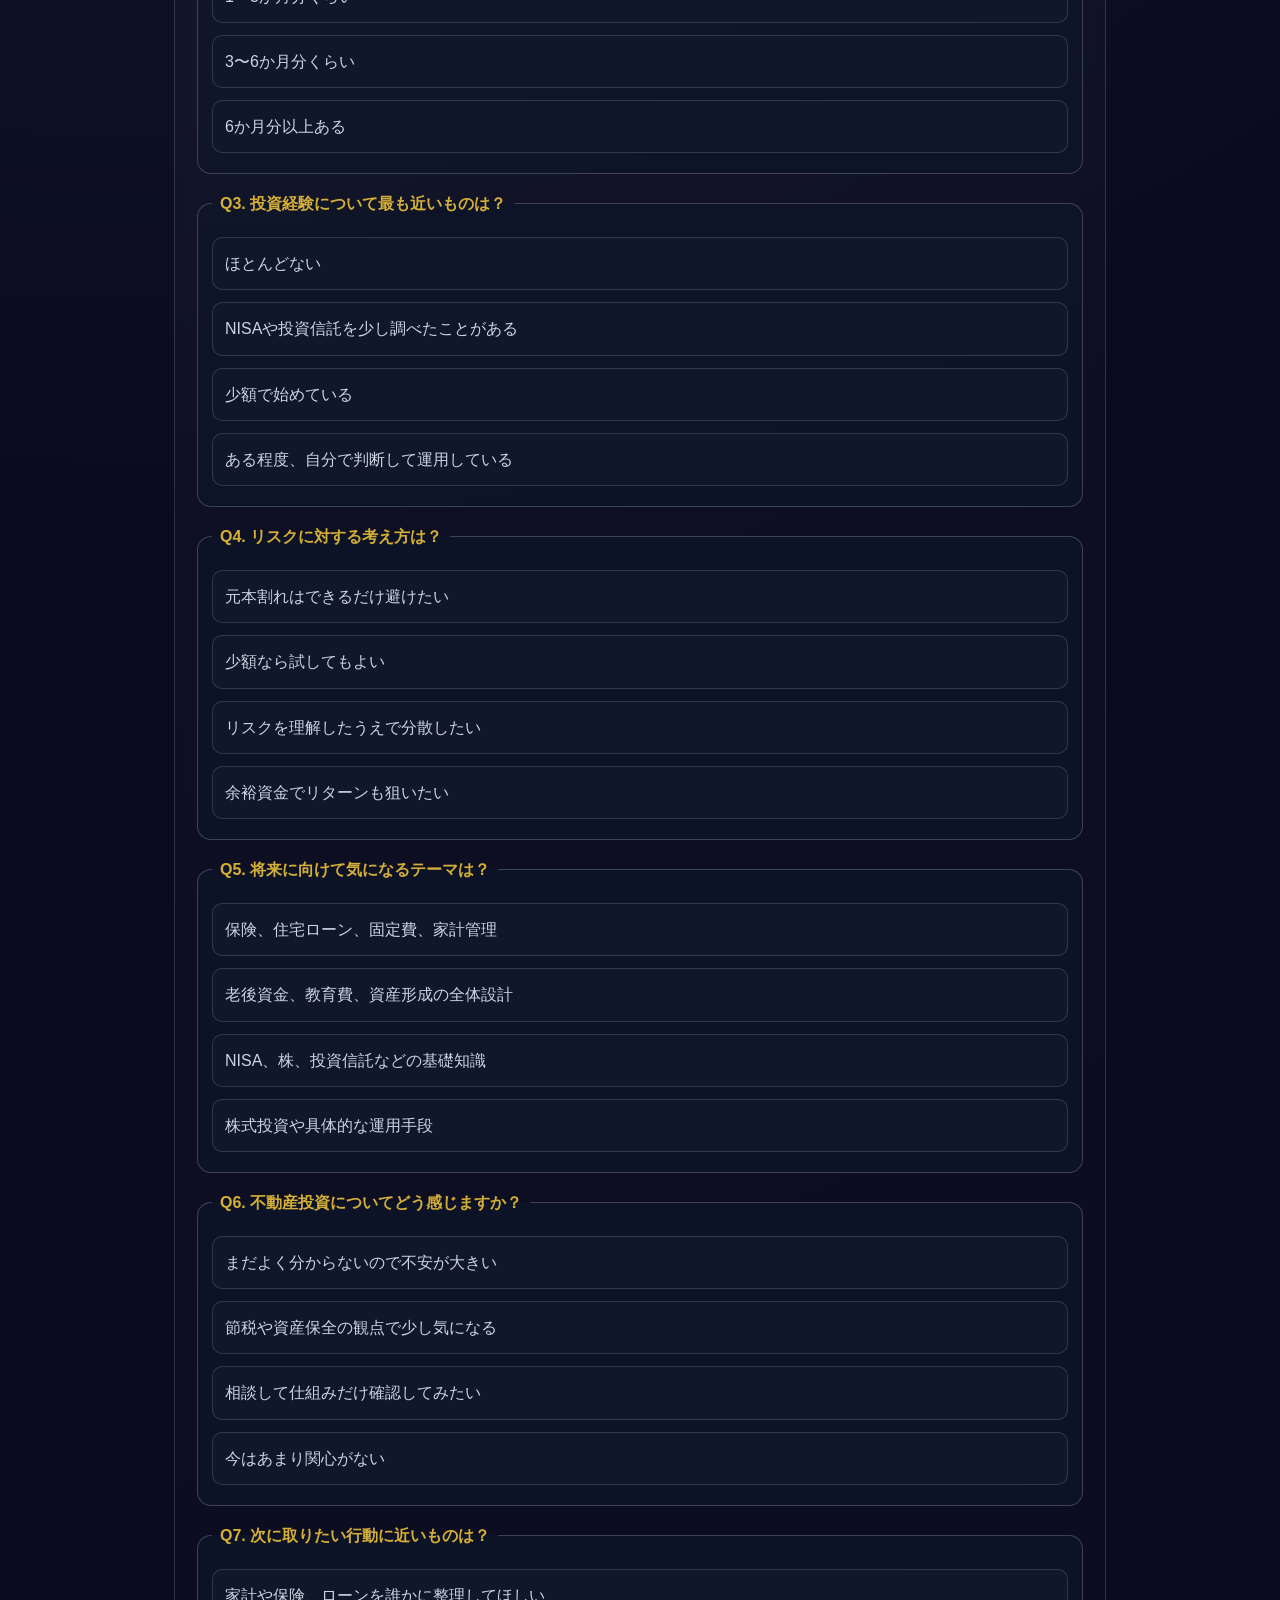
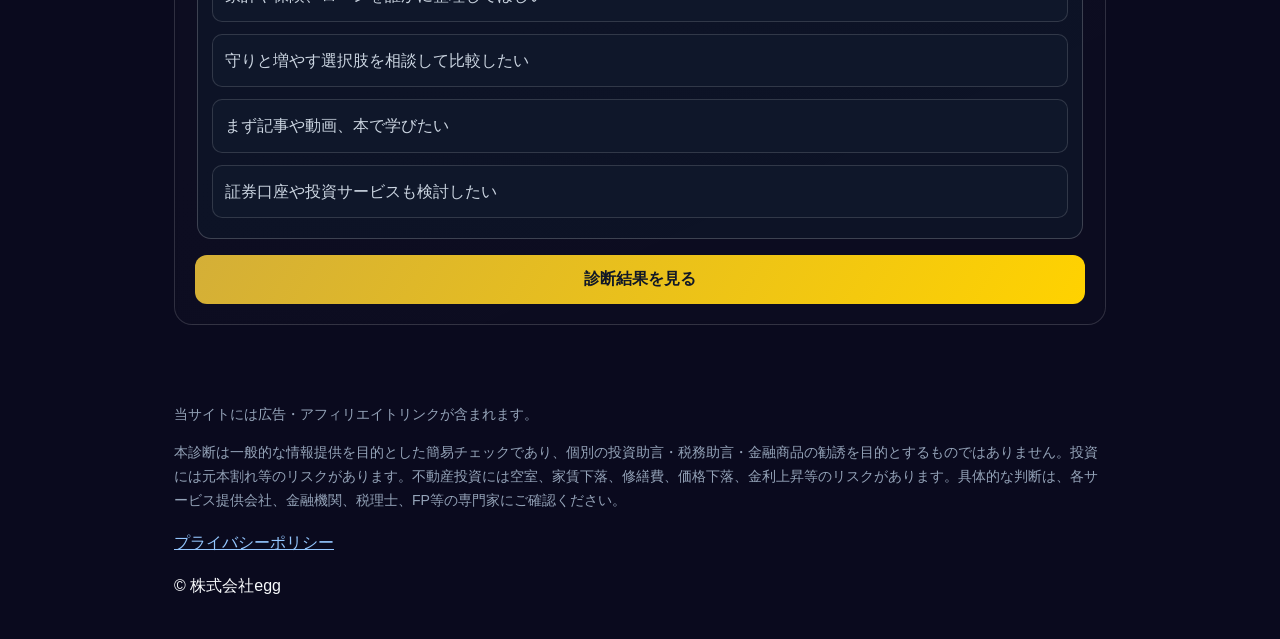
==== commit 72dfc12f: "Finalize hero visual and streamline LP sections" ====
--- a/index.html
+++ b/index.html
@@ -15,19 +15,25 @@
 <body>
   <header class="hero card">
     <div class="hero-glow"></div>
-    <p class="kicker">資産防衛チェック</p>
-    <h1>あなたに合う資産防衛タイプ診断</h1>
-    <p class="subcopy">家計の守り方、増やし方、相談すべきタイミングを5分で整理</p>
-    <p>金利上昇、物価高、将来資金、老後資金。なんとなく不安はあるけれど、何から始めればいいか分からない。</p>
-    <p>この診断では、あなたの家計状況・投資経験・リスク許容度・将来不安に応じて、今取るべき資産防衛アクションを整理します。</p>
-    <div class="mini-types">
-      <div class="mini-type">守り</div>
-      <div class="mini-type">学習</div>
-      <div class="mini-type">比較</div>
-      <div class="mini-type">実践</div>
-    </div>
-    <div class="flow-visual">
-      <span>家計の守り</span><span>→</span><span>学習</span><span>→</span><span>比較</span><span>→</span><span>実践</span>
+    <div class="hero-layout">
+      <div>
+        <p class="kicker">資産防衛チェック</p>
+        <h1>あなたに合う資産防衛タイプ診断</h1>
+        <p class="subcopy">家計の守り方、増やし方、相談すべきタイミングを5分で整理</p>
+        <p>金利上昇、物価高、将来資金、老後資金。なんとなく不安はあるけれど、何から始めればいいか分からない。</p>
+        <p>この診断では、あなたの家計状況・投資経験・リスク許容度・将来不安に応じて、今取るべき資産防衛アクションを整理します。</p>
+        <div class="mini-types">
+          <div class="mini-type">守る</div><div class="mini-type">学ぶ</div><div class="mini-type">比較</div><div class="mini-type">実践</div>
+        </div>
+      </div>
+      <div class="hero-visual" aria-label="資産防衛ビジュアル">
+        <div class="dashboard-card">
+          <div class="line-chart"><span></span><span></span><span></span><span></span></div>
+          <div class="bars"><i></i><i></i><i></i><i></i></div>
+          <div class="coins"><b></b><b></b><b></b></div>
+          <div class="shield"></div>
+        </div>
+      </div>
     </div>
   </header>
 
@@ -47,32 +53,12 @@
       </div>
     </section>
 
-    <section class="card">
-      <h2>図解2：資産形成は“守り”から始める</h2>
-      <ol class="step-list">
-        <li>Step 1：家計を見える化</li>
-        <li>Step 2：生活防衛資金を確保</li>
-        <li>Step 3：学習して判断軸を作る</li>
-        <li>Step 4：少額・分散・長期で実践</li>
-      </ol>
-    </section>
-
-    <section class="card">
-      <h2>図解3：タイプ別 次に取るべき行動</h2>
-      <div class="action-rows">
-        <p><strong>守り優先型</strong><span>→ FP相談</span></p>
-        <p><strong>バランス型</strong><span>→ 不動産投資相談</span></p>
-        <p><strong>学習優先型</strong><span>→ note・本・YouTube</span></p>
-        <p><strong>余力あり型</strong><span>→ 株式投資・NISAの検討</span></p>
-      </div>
-    </section>
-
     <section class="card" id="diagnosis-section">
       <h2>7問の診断フォーム</h2>
       <form id="diagnosis-form" novalidate>
         <div id="form-error" class="error" aria-live="polite"></div>
 
-        <fieldset> <legend>Q1. 今いちばん気になっていることは何ですか？</legend>
+        <fieldset><legend>Q1. 今いちばん気になっていることは何ですか？</legend>
           <label><input type="radio" name="q1" value="毎月の家計や固定費を見直したい" data-type="guard"><span>毎月の家計や固定費を見直したい</span></label>
           <label><input type="radio" name="q1" value="守りながら資産形成も考えたい" data-type="balance"><span>守りながら資産形成も考えたい</span></label>
           <label><input type="radio" name="q1" value="投資や資産形成の基礎を学びたい" data-type="learn"><span>投資や資産形成の基礎を学びたい</span></label>
--- a/style.css
+++ b/style.css
@@ -5,38 +5,41 @@
   --text: #f8fafc;
   --muted: #cbd5e1;
   --gold: #d4af37;
-  --line: rgba(255,255,255,0.12);
+  --line: rgba(255,255,255,0.14);
   --blue: #60a5fa;
 }
 *{box-sizing:border-box}
 body{margin:0;font-family:-apple-system,BlinkMacSystemFont,"Segoe UI",Roboto,"Hiragino Sans","Noto Sans JP",sans-serif;background:radial-gradient(circle at 10% 0%,#172033,#0a0a1e 55%);color:var(--text);line-height:1.7}
-main,.hero,.footer{max-width:960px;margin:0 auto;padding:16px}
+main,.hero,.footer{max-width:980px;margin:0 auto;padding:16px}
 .card{background:linear-gradient(155deg,rgba(255,255,255,.03),rgba(255,255,255,.01));border:1px solid var(--line);border-radius:18px;padding:20px;margin-bottom:16px;backdrop-filter: blur(2px)}
 .hero{position:relative;overflow:hidden;border-top:2px solid var(--gold)}
-.hero-glow{position:absolute;width:260px;height:260px;border-radius:50%;background:radial-gradient(circle,var(--blue),transparent 70%);opacity:.2;top:-80px;right:-60px}
+.hero-glow{position:absolute;width:280px;height:280px;border-radius:50%;background:radial-gradient(circle,var(--blue),transparent 70%);opacity:.2;top:-90px;right:-70px}
+.hero-layout{display:grid;gap:14px}
 .kicker{display:inline-block;padding:6px 12px;border:1px solid var(--gold);border-radius:999px;color:var(--gold);font-weight:700}
 h1,h2,h3{line-height:1.35;margin-top:0}.subcopy{font-weight:600;color:#e2e8f0}
-.mini-types{display:grid;grid-template-columns:repeat(2,minmax(0,1fr));gap:8px;margin:14px 0}.mini-type{background:#111827;border:1px solid var(--line);padding:8px 10px;border-radius:10px;text-align:center}
-.flow-visual{display:flex;flex-wrap:wrap;gap:8px;align-items:center;color:var(--gold);font-weight:700;font-size:.95rem;border-top:1px solid var(--line);padding-top:12px}
-.diagram-cards{display:grid;grid-template-columns:1fr;gap:10px}
-.diagram-card{background:var(--section);border:1px solid var(--line);border-radius:14px;padding:14px}
+.mini-types{display:grid;grid-template-columns:repeat(4,minmax(0,1fr));gap:8px;margin:14px 0}.mini-type{background:#111827;border:1px solid var(--line);padding:8px 6px;border-radius:10px;text-align:center;font-size:.9rem}
+.hero-visual{border:1px solid var(--line);border-radius:16px;background:linear-gradient(145deg,#0f172a,#172033);padding:14px}
+.dashboard-card{position:relative;min-height:180px;border:1px solid rgba(212,175,55,.35);border-radius:14px;padding:12px;overflow:hidden;background:radial-gradient(circle at 85% 10%,rgba(212,175,55,.16),transparent 45%)}
+.line-chart{display:flex;gap:8px;align-items:flex-end;height:54px}.line-chart span{display:block;height:2px;background:var(--gold);flex:1;position:relative}.line-chart span::after{content:"";position:absolute;right:-4px;top:-3px;width:8px;height:8px;border-radius:50%;background:var(--gold)}
+.line-chart span:nth-child(1){transform:translateY(20px)}.line-chart span:nth-child(2){transform:translateY(12px)}.line-chart span:nth-child(3){transform:translateY(4px)}
+.bars{display:flex;gap:8px;align-items:flex-end;height:70px;margin-top:18px}.bars i{display:block;flex:1;background:linear-gradient(to top,#1d4ed8,#60a5fa);border-radius:5px 5px 0 0}.bars i:nth-child(1){height:32%}.bars i:nth-child(2){height:65%}.bars i:nth-child(3){height:45%}.bars i:nth-child(4){height:78%}
+.coins{position:absolute;bottom:12px;right:12px;display:flex;gap:6px}.coins b{display:block;width:20px;height:20px;border-radius:50%;background:radial-gradient(circle at 30% 30%,#ffd200,#d4af37);border:1px solid rgba(0,0,0,.25)}
+.shield{position:absolute;top:12px;right:16px;width:34px;height:38px;border:2px solid var(--gold);border-radius:12px 12px 14px 14px}
+.diagram-cards{display:grid;grid-template-columns:1fr;gap:10px}.diagram-card{background:var(--section);border:1px solid var(--line);border-radius:14px;padding:12px}
 .icon{display:inline-block;width:22px;height:22px;margin-right:8px;vertical-align:middle}.icon.shield{border:2px solid var(--gold);border-radius:8px 8px 10px 10px}.icon.scale{position:relative;border-bottom:2px solid var(--gold)}.icon.scale:before,.icon.scale:after{content:"";position:absolute;top:6px;width:8px;height:8px;border:1px solid var(--gold);border-radius:50%}.icon.scale:before{left:0}.icon.scale:after{right:0}.icon.book{border:2px solid var(--gold);border-radius:3px;box-shadow:inset 8px 0 0 rgba(212,175,55,.2)}.icon.chart{border-left:2px solid var(--gold);border-bottom:2px solid var(--gold);transform:skew(-15deg)}
-.step-list li,.action-rows p{background:var(--section);border:1px solid var(--line);border-radius:10px;padding:10px 12px;margin:8px 0;color:var(--muted)}
-fieldset{border:1px solid var(--line);border-radius:14px;padding:14px;margin-bottom:14px;background:rgba(15,23,42,.7)}
-legend{font-weight:700;color:#f1f5f9;padding:0 8px}
-label{display:block;padding:6px 0}
-label span{display:block;padding:12px;border:1px solid var(--line);border-radius:10px;background:#0f172a;color:var(--muted)}
+fieldset{border:1px solid rgba(255,255,255,.2);border-radius:14px;padding:14px;margin-bottom:16px;background:rgba(15,23,42,.7)}
+legend{font-weight:700;color:var(--gold);padding:0 8px}
+label{display:block;padding:6px 0}label span{display:block;padding:12px;border:1px solid var(--line);border-radius:10px;background:#0f172a;color:var(--muted)}
 input[type="radio"]{position:absolute;opacity:0}
 input[type="radio"]:checked + span{border-color:var(--gold);background:rgba(212,175,55,.12);color:#fff;box-shadow:0 0 0 1px rgba(212,175,55,.4)}
 .primary-btn,.secondary-btn,.cta-btn{width:100%;border:none;border-radius:12px;padding:14px;font-size:1rem;cursor:pointer}
 .primary-btn{background:linear-gradient(120deg,#d4af37,#ffd200);color:#111827;font-weight:800}
 .secondary-btn{background:#172033;color:#fff;border:1px solid var(--line);margin-top:14px}
-.error{background:rgba(239,68,68,.2);color:#fecaca;border:1px solid rgba(248,113,113,.45);padding:10px;border-radius:10px;font-weight:700;margin-bottom:10px}
+.error{display:none}.error.show{display:block;background:rgba(239,68,68,.2);color:#fecaca;border:1px solid rgba(248,113,113,.45);padding:10px;border-radius:10px;font-weight:700;margin-bottom:10px}
 .badge{display:inline-block;padding:10px 14px;border-radius:999px;color:#111827;font-size:1rem;font-weight:800;background:linear-gradient(120deg,#d4af37,#ffd200)}
 #result-card{padding:18px;border:1px solid var(--line);border-left:4px solid var(--gold);border-radius:14px;background:#0f172a}
 .result-actions{display:grid;gap:8px;margin:10px 0}.result-actions li{list-style:none;background:#111827;border:1px solid var(--line);padding:10px;border-radius:10px}
-.cta-list{display:grid;grid-template-columns:1fr;gap:10px}
-.cta-btn{display:block;text-decoration:none;text-align:center;background:#1d4ed8;color:#fff;font-weight:700;border:1px solid rgba(255,255,255,.2)}
-.cta-btn.main{background:linear-gradient(120deg,#d4af37,#ffd200);color:#111827;font-weight:800;font-size:1.05rem}
+.cta-list{display:grid;grid-template-columns:1fr;gap:10px}.cta-btn{display:block;text-decoration:none;text-align:center;background:#1d4ed8;color:#fff;font-weight:700;border:1px solid rgba(255,255,255,.2)}.cta-btn.main{background:linear-gradient(120deg,#d4af37,#ffd200);color:#111827;font-weight:800;font-size:1.05rem}
 .disclaimer,.ad-label{font-size:.88rem;color:#94a3b8}.hidden{display:none}.footer a{color:#93c5fd}
-@media (min-width:768px){main,.hero,.footer{padding:24px}.diagram-cards{grid-template-columns:repeat(2,minmax(0,1fr))}.cta-list{grid-template-columns:repeat(2,minmax(0,1fr))}.cta-btn.main{grid-column:1/-1}}
+@media (min-width:768px){main,.hero,.footer{padding:24px}.hero-layout{grid-template-columns:1.15fr .85fr;align-items:center}.diagram-cards{grid-template-columns:repeat(2,minmax(0,1fr))}.cta-list{grid-template-columns:repeat(2,minmax(0,1fr))}.cta-btn.main{grid-column:1/-1}}
+@media (max-width:520px){.mini-types{grid-template-columns:repeat(2,minmax(0,1fr))}}
